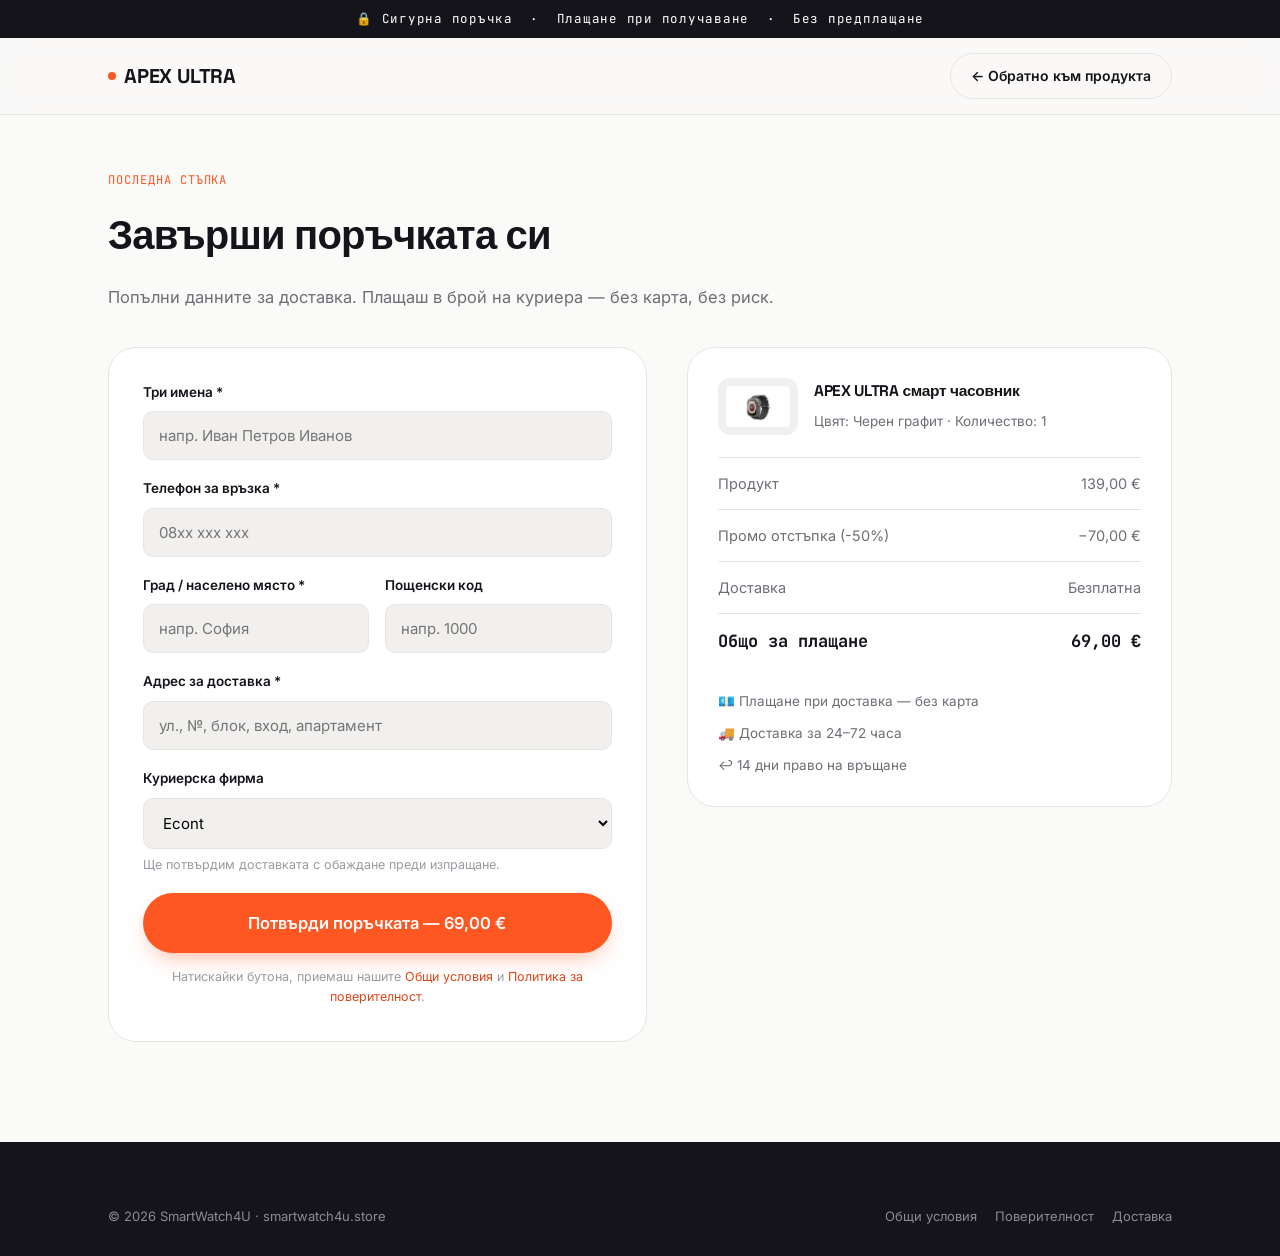
==== order.html @ 5be72acf "Add files via upload" ====
<!doctype html>
<html lang="bg">
<head>
<meta charset="UTF-8">
<meta name="viewport" content="width=device-width, initial-scale=1.0">
<title>Завърши поръчката — APEX ULTRA | smartwatch4u.store</title>
<meta name="robots" content="noindex">
<link rel="preconnect" href="https://fonts.googleapis.com">
<link href="https://fonts.googleapis.com/css2?family=Space+Grotesk:wght@500;700&family=Inter:wght@400;500;600;700&family=JetBrains+Mono:wght@500;700&display=swap" rel="stylesheet">
<link rel="stylesheet" href="assets/style.css">
</head>
<body>

<div class="announce">🔒 Сигурна поръчка &nbsp;·&nbsp; Плащане при получаване &nbsp;·&nbsp; Без предплащане</div>

<header class="site-header">
  <div class="wrap">
    <a href="index.html" class="logo"><span class="dot"></span>APEX ULTRA</a>
    <a href="index.html" class="header-cta" style="background:transparent;color:var(--ink);border:1px solid var(--hairline);">← Обратно към продукта</a>
  </div>
</header>

<main class="order-shell">
  <div class="wrap">
    <div class="section-head left" style="max-width:100%;margin-bottom:36px;">
      <span class="section-kicker">Последна стъпка</span>
      <h2 class="section-title">Завърши поръчката си</h2>
      <p class="section-desc">Попълни данните за доставка. Плащаш в брой на куриера — без карта, без риск.</p>
    </div>

    <div class="order-grid">
      <!-- FORM -->
      <div class="order-card">
        <div class="form-error" id="formError">Моля, попълни всички задължителни полета коректно.</div>

        <form id="orderForm" novalidate>
          <div class="field">
            <label for="fullName">Три имена *</label>
            <input type="text" id="fullName" name="fullName" placeholder="напр. Иван Петров Иванов" required autocomplete="name">
          </div>

          <div class="field">
            <label for="phone">Телефон за връзка *</label>
            <input type="tel" id="phone" name="phone" placeholder="08xx xxx xxx" required autocomplete="tel">
          </div>

          <div class="field-row">
            <div class="field">
              <label for="city">Град / населено място *</label>
              <input type="text" id="city" name="city" placeholder="напр. София" required autocomplete="address-level2">
            </div>
            <div class="field">
              <label for="postcode">Пощенски код</label>
              <input type="text" id="postcode" name="postcode" placeholder="напр. 1000" autocomplete="postal-code">
            </div>
          </div>

          <div class="field">
            <label for="address">Адрес за доставка *</label>
            <input type="text" id="address" name="address" placeholder="ул., №, блок, вход, апартамент" required autocomplete="street-address">
          </div>

          <div class="field">
            <label for="courier">Куриерска фирма</label>
            <select id="courier" name="courier">
              <option value="econt">Econt</option>
              <option value="speedy">Speedy</option>
              <option value="office">До офис на куриер</option>
              <option value="address">До адрес</option>
            </select>
            <p class="field-hint">Ще потвърдим доставката с обаждане преди изпращане.</p>
          </div>

          <button type="submit" class="btn btn-primary btn-block btn-lg" id="submitBtn">Потвърди поръчката — 69,00 €</button>
          <p class="field-hint" style="text-align:center;margin-top:14px;">Натискайки бутона, приемаш нашите <a href="terms.html" style="color:var(--accent-dark);">Общи условия</a> и <a href="privacy.html" style="color:var(--accent-dark);">Политика за поверителност</a>.</p>
        </form>
      </div>

      <!-- SUMMARY -->
      <aside class="order-summary">
        <div class="order-product">
          <img src="assets/product-hero.png" alt="APEX ULTRA">
          <div>
            <h4>APEX ULTRA смарт часовник</h4>
            <span>Цвят: Черен графит · Количество: 1</span>
          </div>
        </div>

        <div class="order-line"><span>Продукт</span><span>139,00 €</span></div>
        <div class="order-line"><span>Промо отстъпка (-50%)</span><span>−70,00 €</span></div>
        <div class="order-line"><span>Доставка</span><span>Безплатна</span></div>
        <div class="order-line total"><span>Общо за плащане</span><span>69,00 €</span></div>

        <div class="order-badges">
          <span>💶 Плащане при доставка — без карта</span>
          <span>🚚 Доставка за 24–72 часа</span>
          <span>↩️ 14 дни право на връщане</span>
        </div>
      </aside>
    </div>
  </div>
</main>

<footer class="site-footer">
  <div class="wrap">
    <div class="footer-bottom" style="margin-top:0;padding-top:0;border-top:none;">
      <span>© 2026 SmartWatch4U · smartwatch4u.store</span>
      <div style="display:flex;gap:18px;">
        <a href="terms.html">Общи условия</a>
        <a href="privacy.html">Поверителност</a>
        <a href="shipping.html">Доставка</a>
      </div>
    </div>
  </div>
</footer>

<script src="assets/order.js"></script>
</body>
</html>
---- assets/style.css ----
/* ============================================================
   APEX ULTRA — smartwatch4u.store
   Design tokens
   ============================================================ */

:root{
  --bg:            #FAFAF9;
  --bg-alt:        #F1F0EE;
  --ink:           #15141A;
  --ink-soft:      #3A3942;
  --steel:         #6E6E76;
  --steel-light:   #9A9AA1;
  --hairline:      #E6E5E2;
  --white:         #FFFFFF;
  --accent:        #FF5722;
  --accent-dark:   #D9481A;
  --accent-tint:   #FFF0EA;
  --gold:          #F2B705;
  --success:       #1D7A4C;

  --font-display:  'Space Grotesk', 'Helvetica Neue', Arial, sans-serif;
  --font-body:     'Inter', 'Helvetica Neue', Arial, sans-serif;
  --font-mono:     'JetBrains Mono', 'Courier New', monospace;

  --container: 1120px;
  --radius-s: 6px;
  --radius-m: 14px;
  --radius-l: 28px;
}

*, *::before, *::after{ box-sizing:border-box; }
html{ scroll-behavior:smooth; }
body{
  margin:0;
  background:var(--bg);
  color:var(--ink);
  font-family:var(--font-body);
  font-size:16px;
  line-height:1.6;
  -webkit-font-smoothing:antialiased;
}
img{ max-width:100%; display:block; }
a{ color:inherit; text-decoration:none; }
ul{ margin:0; padding:0; list-style:none; }
h1,h2,h3,h4{ font-family:var(--font-display); margin:0; letter-spacing:-0.02em; }
p{ margin:0; }
button{ font-family:inherit; cursor:pointer; }

.wrap{
  max-width:var(--container);
  margin:0 auto;
  padding:0 28px;
}

:focus-visible{
  outline:2px solid var(--accent);
  outline-offset:3px;
}

@media (prefers-reduced-motion: reduce){
  *{ animation-duration:0.01ms !important; transition-duration:0.01ms !important; scroll-behavior:auto !important; }
}

/* ---------- Announcement bar ---------- */
.announce{
  background:var(--ink);
  color:var(--white);
  text-align:center;
  font-family:var(--font-mono);
  font-size:12.5px;
  letter-spacing:0.06em;
  padding:9px 14px;
}
.announce b{ color:var(--accent); font-weight:600; }

/* ---------- Header ---------- */
.site-header{
  position:sticky; top:0; z-index:50;
  background:rgba(250,249,249,0.86);
  backdrop-filter:blur(10px);
  border-bottom:1px solid var(--hairline);
}
.site-header .wrap{
  display:flex; align-items:center; justify-content:space-between;
  height:76px;
}
.logo{
  font-family:var(--font-display);
  font-weight:700;
  font-size:20px;
  letter-spacing:-0.01em;
  display:flex; align-items:center; gap:8px;
}
.logo .dot{
  width:8px; height:8px; border-radius:50%;
  background:var(--accent);
  display:inline-block;
}
.header-cta{
  display:inline-flex; align-items:center; gap:10px;
  background:var(--ink); color:var(--white);
  padding:11px 20px; border-radius:999px;
  font-size:14px; font-weight:600;
  transition:transform .18s ease, background .18s ease;
}
.header-cta:hover{ background:var(--accent-dark); transform:translateY(-1px); }
.header-price{ font-family:var(--font-mono); color:var(--steel-light); font-size:13px; display:none; }
@media (min-width:640px){ .header-price{ display:inline; } }

/* ---------- Buttons ---------- */
.btn{
  display:inline-flex; align-items:center; justify-content:center; gap:10px;
  padding:17px 30px;
  border-radius:999px;
  font-weight:600; font-size:15.5px;
  border:1px solid transparent;
  transition:transform .18s ease, box-shadow .18s ease, background .18s ease;
}
.btn-primary{
  background:var(--accent); color:var(--white);
  box-shadow:0 10px 24px -10px rgba(255,87,34,0.55);
}
.btn-primary:hover{ background:var(--accent-dark); transform:translateY(-2px); box-shadow:0 14px 30px -10px rgba(217,72,26,0.55); }
.btn-dark{ background:var(--ink); color:var(--white); }
.btn-dark:hover{ background:#000; transform:translateY(-2px); }
.btn-ghost{ background:transparent; color:var(--ink); border-color:var(--hairline); }
.btn-ghost:hover{ border-color:var(--ink); }
.btn-block{ width:100%; }
.btn-lg{ padding:19px 36px; font-size:16.5px; }

/* ---------- Hero ---------- */
.hero{
  padding:64px 0 40px;
  overflow:hidden;
}
.hero .wrap{
  display:grid;
  grid-template-columns:1fr;
  gap:48px;
  align-items:center;
}
@media (min-width:920px){
  .hero .wrap{ grid-template-columns:1.05fr 1fr; gap:32px; }
}
.eyebrow{
  display:inline-flex; align-items:center; gap:8px;
  font-family:var(--font-mono);
  font-size:12px; letter-spacing:0.08em; text-transform:uppercase;
  color:var(--accent-dark);
  background:var(--accent-tint);
  padding:7px 14px; border-radius:999px;
  margin-bottom:22px;
}
.hero h1{
  font-size:clamp(38px, 5.6vw, 60px);
  line-height:1.03;
  font-weight:700;
}
.hero h1 em{
  font-style:normal;
  color:var(--accent);
}
.hero-sub{
  margin-top:20px;
  font-size:18px;
  color:var(--steel);
  max-width:46ch;
}
.hero-price-row{
  margin-top:32px;
  display:flex; align-items:baseline; gap:14px; flex-wrap:wrap;
}
.price-now{
  font-family:var(--font-mono); font-weight:700;
  font-size:40px; color:var(--ink);
}
.price-was{
  font-family:var(--font-mono);
  font-size:19px; color:var(--steel-light);
  text-decoration:line-through;
}
.price-save{
  font-family:var(--font-mono);
  font-size:13px; font-weight:600;
  color:var(--success);
  background:#EAF6EF; padding:5px 10px; border-radius:999px;
}
.hero-actions{ margin-top:30px; display:flex; gap:14px; flex-wrap:wrap; }
.hero-meta{
  margin-top:26px; display:flex; gap:22px; flex-wrap:wrap;
  font-size:13.5px; color:var(--steel);
}
.hero-meta span{ display:inline-flex; align-items:center; gap:7px; }
.hero-meta svg{ flex:none; }

.hero-visual{
  position:relative;
  display:flex; align-items:center; justify-content:center;
  background:radial-gradient(circle at 50% 38%, #FFFFFF 0%, var(--bg-alt) 72%);
  border-radius:var(--radius-l);
  padding:38px;
  min-height:380px;
}
.hero-visual img{
  width:100%; max-width:420px;
  filter:drop-shadow(0 30px 50px -18px rgba(20,20,25,0.35));
}
.hero-ring-badge{
  position:absolute;
  bottom:18px; left:18px;
  background:var(--white);
  border-radius:999px;
  box-shadow:0 14px 30px -14px rgba(20,20,25,0.3);
  padding:12px 16px 12px 12px;
  display:flex; align-items:center; gap:10px;
}
@media (max-width:640px){ .hero-ring-badge{ left:10px; bottom:10px; padding:9px 13px 9px 9px; } }

/* ---------- Signature: dial-ring stat ---------- */
.ring-stat{
  --ring-size:64px;
  width:var(--ring-size); height:var(--ring-size);
  border-radius:50%;
  flex:none;
  background:conic-gradient(var(--accent) calc(var(--pct,80)*1%), var(--hairline) 0);
  display:flex; align-items:center; justify-content:center;
}
.ring-stat::after{
  content:'';
  width:calc(var(--ring-size) - 11px); height:calc(var(--ring-size) - 11px);
  border-radius:50%; background:var(--white);
  position:absolute;
}
.ring-stat .ring-inner{
  position:relative; z-index:2;
  font-family:var(--font-mono); font-weight:700; font-size:13px; color:var(--ink);
  text-align:center; line-height:1.1;
}
.ring-stat{ position:relative; }
.ring-label{ font-size:12.5px; color:var(--steel); line-height:1.3; }
.ring-label b{ display:block; color:var(--ink); font-size:13.5px; }

/* ---------- Section shell ---------- */
.section{ padding:88px 0; }
.section-alt{ background:var(--bg-alt); }
.section-dark{ background:var(--ink); color:var(--white); }
.section-head{
  max-width:640px;
  margin:0 auto 52px;
  text-align:center;
}
.section-head.left{ margin-left:0; text-align:left; }
.section-title{
  font-size:clamp(28px, 3.6vw, 40px);
  font-weight:700;
}
.section-kicker{
  font-family:var(--font-mono);
  font-size:12px; letter-spacing:0.08em; text-transform:uppercase;
  color:var(--accent);
  display:block; margin-bottom:14px;
}
.section-dark .section-kicker{ color:var(--accent); }
.section-desc{
  margin-top:16px; color:var(--steel); font-size:16.5px;
}
.section-dark .section-desc{ color:#B9B9BF; }

/* ---------- Trust ring strip ---------- */
.trust-strip{
  display:grid; gap:28px;
  grid-template-columns:repeat(2,1fr);
}
@media (min-width:720px){ .trust-strip{ grid-template-columns:repeat(4,1fr); } }
.trust-item{
  display:flex; align-items:center; gap:14px;
  background:var(--white);
  border:1px solid var(--hairline);
  border-radius:var(--radius-m);
  padding:20px;
}

/* ---------- Feature grid ---------- */
.feature-grid{
  display:grid; gap:22px;
  grid-template-columns:1fr;
}
@media (min-width:720px){ .feature-grid{ grid-template-columns:repeat(3,1fr); } }
.feature-card{
  background:var(--white);
  border:1px solid var(--hairline);
  border-radius:var(--radius-m);
  padding:30px 26px;
  transition:box-shadow .2s ease, transform .2s ease;
}
.feature-card:hover{ box-shadow:0 20px 40px -24px rgba(20,20,25,0.25); transform:translateY(-3px); }
.feature-icon{
  width:46px; height:46px; border-radius:12px;
  background:var(--accent-tint); color:var(--accent-dark);
  display:flex; align-items:center; justify-content:center;
  margin-bottom:18px;
}
.feature-card h3{ font-size:18px; margin-bottom:9px; }
.feature-card p{ color:var(--steel); font-size:15px; }

/* ---------- Specs ---------- */
.specs-wrap{
  display:grid; gap:0;
  grid-template-columns:1fr;
  border-top:1px solid var(--hairline);
}
.spec-row{
  display:grid; grid-template-columns:1fr 1fr;
  gap:12px;
  padding:20px 4px;
  border-bottom:1px solid var(--hairline);
  align-items:baseline;
}
.spec-row dt{ color:var(--steel); font-size:14.5px; }
.spec-row dd{ margin:0; font-family:var(--font-mono); font-weight:600; font-size:15.5px; text-align:right; }

/* ---------- Gallery ---------- */
.gallery{
  display:grid; gap:18px;
  grid-template-columns:repeat(2,1fr);
}
@media (min-width:720px){ .gallery{ grid-template-columns:repeat(4,1fr); } }
.gallery-tile{
  background:var(--white);
  border:1px solid var(--hairline);
  border-radius:var(--radius-m);
  aspect-ratio:1/1;
  display:flex; align-items:center; justify-content:center;
  padding:22px;
}
.gallery-tile img{ width:100%; }

/* ---------- Reviews ---------- */
.reviews-summary{
  display:flex; align-items:center; gap:22px; flex-wrap:wrap;
  justify-content:center;
  margin-bottom:46px;
}
.reviews-score{
  font-family:var(--font-mono); font-weight:700; font-size:44px;
}
.stars{ color:var(--gold); font-size:18px; letter-spacing:2px; }
.reviews-count{ color:var(--steel); font-size:14px; }

.review-grid{
  display:grid; gap:18px;
  grid-template-columns:1fr;
}
@media (min-width:680px){ .review-grid{ grid-template-columns:repeat(2,1fr); } }
@media (min-width:1000px){ .review-grid{ grid-template-columns:repeat(3,1fr); } }

.review-card{
  background:var(--white);
  border:1px solid var(--hairline);
  border-radius:var(--radius-m);
  padding:24px;
}
.review-top{ display:flex; align-items:center; justify-content:space-between; margin-bottom:12px; }
.review-name{ font-weight:600; font-size:14.5px; }
.review-badge{
  font-family:var(--font-mono); font-size:10.5px;
  color:var(--success); background:#EAF6EF;
  padding:3px 8px; border-radius:999px;
}
.review-stars{ color:var(--gold); font-size:14px; margin-bottom:10px; letter-spacing:1.5px; }
.review-text{ color:var(--ink-soft); font-size:14.5px; }
.review-date{ margin-top:14px; color:var(--steel-light); font-size:12.5px; }

/* ---------- FAQ ---------- */
.faq-item{
  border-bottom:1px solid var(--hairline);
}
.faq-item summary{
  list-style:none; cursor:pointer;
  display:flex; align-items:center; justify-content:space-between;
  padding:22px 4px; font-weight:600; font-size:16px;
}
.faq-item summary::-webkit-details-marker{ display:none; }
.faq-item summary::after{
  content:'+'; font-family:var(--font-mono); font-size:20px; color:var(--accent);
  transition:transform .2s ease;
}
.faq-item[open] summary::after{ transform:rotate(45deg); }
.faq-item p{ padding:0 4px 22px; color:var(--steel); font-size:15px; max-width:70ch; }

/* ---------- CTA banner ---------- */
.cta-banner{
  border-radius:var(--radius-l);
  background:var(--ink);
  color:var(--white);
  padding:56px 40px;
  text-align:center;
}
.cta-banner h2{ font-size:clamp(26px,4vw,36px); }
.cta-banner p{ margin-top:14px; color:#B9B9BF; }
.cta-banner .btn{ margin-top:28px; }

/* ---------- Sticky order bar ---------- */
.sticky-bar{
  position:fixed; left:0; right:0; bottom:0; z-index:60;
  background:rgba(21,20,26,0.94);
  backdrop-filter:blur(10px);
  color:var(--white);
  padding:14px 20px;
  transform:translateY(120%);
  transition:transform .3s ease;
}
.sticky-bar.show{ transform:translateY(0); }
.sticky-bar .wrap{
  display:flex; align-items:center; justify-content:space-between; gap:16px;
  padding:0;
}
.sticky-bar-info{ display:flex; flex-direction:column; }
.sticky-bar-info small{ color:#B9B9BF; font-size:12px; }
.sticky-bar-info strong{ font-family:var(--font-mono); font-size:18px; }

/* ---------- Footer ---------- */
.site-footer{
  background:var(--ink); color:#D6D6DA;
  padding:64px 0 30px;
}
.footer-grid{
  display:grid; gap:36px;
  grid-template-columns:1fr;
}
@media (min-width:780px){ .footer-grid{ grid-template-columns:1.4fr 1fr 1fr; } }
.footer-logo{ color:var(--white); font-family:var(--font-display); font-weight:700; font-size:19px; }
.footer-desc{ margin-top:14px; color:#9C9CA3; font-size:14.5px; max-width:36ch; }
.footer-col h4{ color:var(--white); font-size:13px; text-transform:uppercase; letter-spacing:0.06em; margin-bottom:16px; }
.footer-col li{ margin-bottom:11px; }
.footer-col a{ color:#B9B9BF; font-size:14.5px; }
.footer-col a:hover{ color:var(--white); }
.footer-bottom{
  margin-top:52px; padding-top:26px; border-top:1px solid rgba(255,255,255,0.08);
  display:flex; flex-wrap:wrap; gap:14px; align-items:center; justify-content:space-between;
  font-size:13px; color:#8B8B93;
}
.footer-payments{ display:flex; gap:10px; font-family:var(--font-mono); font-size:12px; }
.footer-payments span{ border:1px solid rgba(255,255,255,0.15); padding:4px 9px; border-radius:6px; }

/* ---------- Simple/legal pages ---------- */
.legal-hero{
  padding:70px 0 40px;
  border-bottom:1px solid var(--hairline);
}
.legal-hero .section-kicker{ margin-bottom:16px; }
.legal-hero h1{ font-size:clamp(30px,4.2vw,44px); }
.legal-updated{ margin-top:14px; color:var(--steel); font-size:14px; font-family:var(--font-mono); }
.legal-body{ padding:56px 0 100px; }
.legal-body .wrap{ max-width:760px; }
.legal-body h2{ font-size:22px; margin-top:44px; margin-bottom:14px; }
.legal-body h2:first-child{ margin-top:0; }
.legal-body p{ color:var(--ink-soft); margin-bottom:14px; }
.legal-body ul{ margin-bottom:14px; }
.legal-body li{ color:var(--ink-soft); margin-bottom:9px; padding-left:22px; position:relative; }
.legal-body li::before{
  content:''; position:absolute; left:0; top:9px;
  width:6px; height:6px; border-radius:50%; background:var(--accent);
}
.legal-body strong{ color:var(--ink); }
.legal-toc{
  background:var(--white); border:1px solid var(--hairline); border-radius:var(--radius-m);
  padding:22px 26px; margin-bottom:10px;
}
.legal-toc h4{ font-size:13px; text-transform:uppercase; letter-spacing:0.06em; color:var(--steel); margin-bottom:12px; }
.legal-toc a{ display:block; padding:6px 0; font-size:14.5px; color:var(--ink-soft); }
.legal-toc a:hover{ color:var(--accent); }

/* ---------- Order page ---------- */
.order-shell{
  padding:56px 0 100px;
}
.order-grid{
  display:grid; gap:40px;
  grid-template-columns:1fr;
}
@media (min-width:920px){ .order-grid{ grid-template-columns:1fr 0.9fr; } }
.order-card{
  background:var(--white); border:1px solid var(--hairline); border-radius:var(--radius-l);
  padding:34px;
}
.order-summary{
  background:var(--white); border:1px solid var(--hairline); border-radius:var(--radius-l);
  padding:30px; height:fit-content;
}
.order-product{ display:flex; gap:16px; align-items:center; padding-bottom:22px; border-bottom:1px solid var(--hairline); }
.order-product img{ width:80px; background:var(--bg-alt); border-radius:12px; padding:8px; }
.order-product h4{ font-size:15.5px; margin-bottom:4px; }
.order-product span{ color:var(--steel); font-size:13.5px; }
.order-line{ display:flex; justify-content:space-between; padding:14px 0; font-size:14.5px; color:var(--steel); border-bottom:1px solid var(--hairline); }
.order-line.total{ color:var(--ink); font-weight:700; font-family:var(--font-mono); font-size:17px; border-bottom:none; }
.order-badges{ margin-top:22px; display:flex; flex-direction:column; gap:10px; font-size:13.5px; color:var(--steel); }
.order-badges span{ display:flex; align-items:center; gap:9px; }

.field{ margin-bottom:18px; }
.field label{ display:block; font-size:13.5px; font-weight:600; margin-bottom:8px; }
.field input, .field select{
  width:100%; padding:14px 15px;
  border:1px solid var(--hairline); border-radius:10px;
  font-family:var(--font-body); font-size:15px;
  background:var(--bg-alt);
  transition:border-color .15s ease, background .15s ease;
}
.field input:focus, .field select:focus{ background:var(--white); border-color:var(--accent); outline:none; }
.field-row{ display:grid; gap:16px; grid-template-columns:1fr; }
@media (min-width:560px){ .field-row{ grid-template-columns:1fr 1fr; } }
.field-hint{ font-size:12.5px; color:var(--steel-light); margin-top:6px; }
.form-error{
  display:none; background:#FCEBEA; color:#B3261E; border-radius:10px;
  padding:12px 14px; font-size:13.5px; margin-bottom:18px;
}

/* ---------- Thank you page ---------- */
.thanks-shell{ padding:90px 0 110px; text-align:center; }
.thanks-icon{
  width:78px; height:78px; margin:0 auto 26px;
  border-radius:50%; background:var(--accent-tint);
  display:flex; align-items:center; justify-content:center;
  color:var(--accent-dark);
}
.thanks-shell h1{ font-size:clamp(28px,4.2vw,42px); }
.thanks-shell p.lead{ margin-top:16px; color:var(--steel); font-size:17px; max-width:52ch; margin-left:auto; margin-right:auto; }
.thanks-order-id{
  margin:30px auto 0; display:inline-block;
  font-family:var(--font-mono); background:var(--bg-alt);
  padding:10px 18px; border-radius:999px; font-size:14px; color:var(--ink-soft);
}
.thanks-steps{
  margin:52px auto 0; max-width:720px;
  display:grid; gap:18px; grid-template-columns:1fr;
  text-align:left;
}
@media (min-width:720px){ .thanks-steps{ grid-template-columns:repeat(3,1fr); } }
.thanks-step{
  background:var(--white); border:1px solid var(--hairline); border-radius:var(--radius-m);
  padding:22px;
}
.thanks-step .num{
  font-family:var(--font-mono); color:var(--accent); font-weight:700; font-size:13px; margin-bottom:10px; display:block;
}
.thanks-step h4{ font-size:15px; margin-bottom:6px; }
.thanks-step p{ color:var(--steel); font-size:13.5px; }
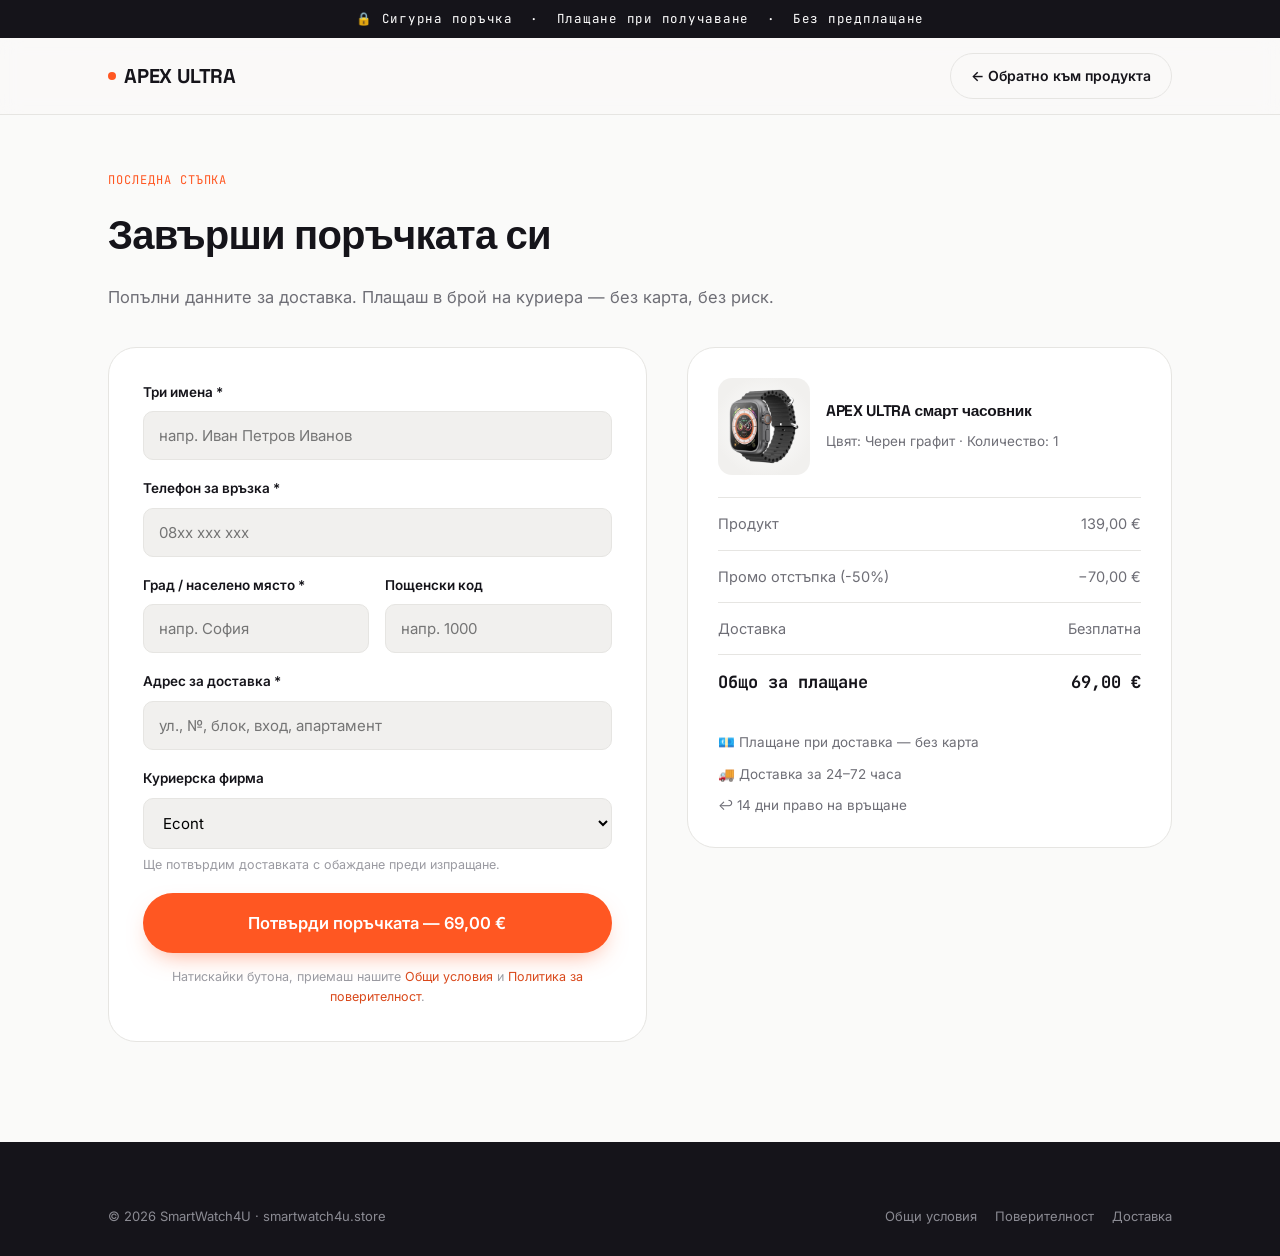
==== commit 1e083f03: "Add files via upload" ====
--- a/order.html
+++ b/order.html
@@ -7,7 +7,559 @@
 <meta name="robots" content="noindex">
 <link rel="preconnect" href="https://fonts.googleapis.com">
 <link href="https://fonts.googleapis.com/css2?family=Space+Grotesk:wght@500;700&family=Inter:wght@400;500;600;700&family=JetBrains+Mono:wght@500;700&display=swap" rel="stylesheet">
-<link rel="stylesheet" href="assets/style.css">
+<style>
+/* ============================================================
+   APEX ULTRA — smartwatch4u.store
+   Design tokens
+   ============================================================ */
+
+:root{
+  --bg:            #FAFAF9;
+  --bg-alt:        #F1F0EE;
+  --ink:           #15141A;
+  --ink-soft:      #3A3942;
+  --steel:         #6E6E76;
+  --steel-light:   #9A9AA1;
+  --hairline:      #E6E5E2;
+  --white:         #FFFFFF;
+  --accent:        #FF5722;
+  --accent-dark:   #D9481A;
+  --accent-tint:   #FFF0EA;
+  --gold:          #F2B705;
+  --success:       #1D7A4C;
+
+  --font-display:  'Space Grotesk', 'Helvetica Neue', Arial, sans-serif;
+  --font-body:     'Inter', 'Helvetica Neue', Arial, sans-serif;
+  --font-mono:     'JetBrains Mono', 'Courier New', monospace;
+
+  --container: 1120px;
+  --radius-s: 6px;
+  --radius-m: 14px;
+  --radius-l: 28px;
+}
+
+*, *::before, *::after{ box-sizing:border-box; }
+html{ scroll-behavior:smooth; }
+body{
+  margin:0;
+  background:var(--bg);
+  color:var(--ink);
+  font-family:var(--font-body);
+  font-size:16px;
+  line-height:1.6;
+  -webkit-font-smoothing:antialiased;
+}
+img{ max-width:100%; display:block; }
+a{ color:inherit; text-decoration:none; }
+ul{ margin:0; padding:0; list-style:none; }
+h1,h2,h3,h4{ font-family:var(--font-display); margin:0; letter-spacing:-0.02em; }
+p{ margin:0; }
+button{ font-family:inherit; cursor:pointer; }
+
+.wrap{
+  max-width:var(--container);
+  margin:0 auto;
+  padding:0 28px;
+}
+
+:focus-visible{
+  outline:2px solid var(--accent);
+  outline-offset:3px;
+}
+
+@media (prefers-reduced-motion: reduce){
+  *{ animation-duration:0.01ms !important; transition-duration:0.01ms !important; scroll-behavior:auto !important; }
+}
+
+/* ---------- Announcement bar ---------- */
+.announce{
+  background:var(--ink);
+  color:var(--white);
+  text-align:center;
+  font-family:var(--font-mono);
+  font-size:12.5px;
+  letter-spacing:0.06em;
+  padding:9px 14px;
+}
+.announce b{ color:var(--accent); font-weight:600; }
+
+/* ---------- Header ---------- */
+.site-header{
+  position:sticky; top:0; z-index:50;
+  background:rgba(250,249,249,0.86);
+  backdrop-filter:blur(10px);
+  border-bottom:1px solid var(--hairline);
+}
+.site-header .wrap{
+  display:flex; align-items:center; justify-content:space-between;
+  height:76px;
+}
+.logo{
+  font-family:var(--font-display);
+  font-weight:700;
+  font-size:20px;
+  letter-spacing:-0.01em;
+  display:flex; align-items:center; gap:8px;
+}
+.logo .dot{
+  width:8px; height:8px; border-radius:50%;
+  background:var(--accent);
+  display:inline-block;
+}
+.header-cta{
+  display:inline-flex; align-items:center; gap:10px;
+  background:var(--ink); color:var(--white);
+  padding:11px 20px; border-radius:999px;
+  font-size:14px; font-weight:600;
+  transition:transform .18s ease, background .18s ease;
+}
+.header-cta:hover{ background:var(--accent-dark); transform:translateY(-1px); }
+.header-price{ font-family:var(--font-mono); color:var(--steel-light); font-size:13px; display:none; }
+@media (min-width:640px){ .header-price{ display:inline; } }
+
+/* ---------- Buttons ---------- */
+.btn{
+  display:inline-flex; align-items:center; justify-content:center; gap:10px;
+  padding:17px 30px;
+  border-radius:999px;
+  font-weight:600; font-size:15.5px;
+  border:1px solid transparent;
+  transition:transform .18s ease, box-shadow .18s ease, background .18s ease;
+}
+.btn-primary{
+  background:var(--accent); color:var(--white);
+  box-shadow:0 10px 24px -10px rgba(255,87,34,0.55);
+}
+.btn-primary:hover{ background:var(--accent-dark); transform:translateY(-2px); box-shadow:0 14px 30px -10px rgba(217,72,26,0.55); }
+.btn-dark{ background:var(--ink); color:var(--white); }
+.btn-dark:hover{ background:#000; transform:translateY(-2px); }
+.btn-ghost{ background:transparent; color:var(--ink); border-color:var(--hairline); }
+.btn-ghost:hover{ border-color:var(--ink); }
+.btn-block{ width:100%; }
+.btn-lg{ padding:19px 36px; font-size:16.5px; }
+
+/* ---------- Hero ---------- */
+.hero{
+  padding:64px 0 40px;
+  overflow:hidden;
+}
+.hero .wrap{
+  display:grid;
+  grid-template-columns:1fr;
+  gap:48px;
+  align-items:center;
+}
+@media (min-width:920px){
+  .hero .wrap{ grid-template-columns:1.05fr 1fr; gap:32px; }
+}
+.eyebrow{
+  display:inline-flex; align-items:center; gap:8px;
+  font-family:var(--font-mono);
+  font-size:12px; letter-spacing:0.08em; text-transform:uppercase;
+  color:var(--accent-dark);
+  background:var(--accent-tint);
+  padding:7px 14px; border-radius:999px;
+  margin-bottom:22px;
+}
+.hero h1{
+  font-size:clamp(38px, 5.6vw, 60px);
+  line-height:1.03;
+  font-weight:700;
+}
+.hero h1 em{
+  font-style:normal;
+  color:var(--accent);
+}
+.hero-sub{
+  margin-top:20px;
+  font-size:18px;
+  color:var(--steel);
+  max-width:46ch;
+}
+.hero-price-row{
+  margin-top:32px;
+  display:flex; align-items:baseline; gap:14px; flex-wrap:wrap;
+}
+.price-now{
+  font-family:var(--font-mono); font-weight:700;
+  font-size:40px; color:var(--ink);
+}
+.price-was{
+  font-family:var(--font-mono);
+  font-size:19px; color:var(--steel-light);
+  text-decoration:line-through;
+}
+.price-save{
+  font-family:var(--font-mono);
+  font-size:13px; font-weight:600;
+  color:var(--success);
+  background:#EAF6EF; padding:5px 10px; border-radius:999px;
+}
+.hero-actions{ margin-top:30px; display:flex; gap:14px; flex-wrap:wrap; }
+.hero-meta{
+  margin-top:26px; display:flex; gap:22px; flex-wrap:wrap;
+  font-size:13.5px; color:var(--steel);
+}
+.hero-meta span{ display:inline-flex; align-items:center; gap:7px; }
+.hero-meta svg{ flex:none; }
+
+.hero-visual{
+  position:relative;
+  display:flex; align-items:center; justify-content:center;
+  background:radial-gradient(circle at 50% 38%, #FFFFFF 0%, var(--bg-alt) 72%);
+  border-radius:var(--radius-l);
+  padding:38px;
+  min-height:380px;
+}
+.hero-visual img{
+  width:100%; max-width:420px;
+  filter:drop-shadow(0 30px 50px -18px rgba(20,20,25,0.35));
+}
+.hero-ring-badge{
+  position:absolute;
+  bottom:18px; left:18px;
+  background:var(--white);
+  border-radius:999px;
+  box-shadow:0 14px 30px -14px rgba(20,20,25,0.3);
+  padding:12px 16px 12px 12px;
+  display:flex; align-items:center; gap:10px;
+}
+@media (max-width:640px){ .hero-ring-badge{ left:10px; bottom:10px; padding:9px 13px 9px 9px; } }
+
+/* ---------- Signature: dial-ring stat ---------- */
+.ring-stat{
+  --ring-size:64px;
+  width:var(--ring-size); height:var(--ring-size);
+  border-radius:50%;
+  flex:none;
+  background:conic-gradient(var(--accent) calc(var(--pct,80)*1%), var(--hairline) 0);
+  display:flex; align-items:center; justify-content:center;
+}
+.ring-stat::after{
+  content:'';
+  width:calc(var(--ring-size) - 11px); height:calc(var(--ring-size) - 11px);
+  border-radius:50%; background:var(--white);
+  position:absolute;
+  top:50%; left:50%;
+  transform:translate(-50%,-50%);
+}
+.ring-stat .ring-inner{
+  position:relative; z-index:2;
+  font-family:var(--font-mono); font-weight:700; font-size:13px; color:var(--ink);
+  text-align:center; line-height:1.1;
+}
+.ring-stat{ position:relative; }
+.ring-label{ font-size:12.5px; color:var(--steel); line-height:1.3; }
+.ring-label b{ display:block; color:var(--ink); font-size:13.5px; }
+
+/* ---------- Section shell ---------- */
+.section{ padding:88px 0; }
+.section-alt{ background:var(--bg-alt); }
+.section-dark{ background:var(--ink); color:var(--white); }
+.section-head{
+  max-width:640px;
+  margin:0 auto 52px;
+  text-align:center;
+}
+.section-head.left{ margin-left:0; text-align:left; }
+.section-title{
+  font-size:clamp(28px, 3.6vw, 40px);
+  font-weight:700;
+}
+.section-kicker{
+  font-family:var(--font-mono);
+  font-size:12px; letter-spacing:0.08em; text-transform:uppercase;
+  color:var(--accent);
+  display:block; margin-bottom:14px;
+}
+.section-dark .section-kicker{ color:var(--accent); }
+.section-desc{
+  margin-top:16px; color:var(--steel); font-size:16.5px;
+}
+.section-dark .section-desc{ color:#B9B9BF; }
+
+/* ---------- Trust ring strip ---------- */
+.trust-strip{
+  display:grid; gap:28px;
+  grid-template-columns:repeat(2,1fr);
+}
+@media (min-width:720px){ .trust-strip{ grid-template-columns:repeat(4,1fr); } }
+.trust-item{
+  display:flex; align-items:center; gap:14px;
+  background:var(--white);
+  border:1px solid var(--hairline);
+  border-radius:var(--radius-m);
+  padding:20px;
+}
+
+/* ---------- Feature grid ---------- */
+.feature-grid{
+  display:grid; gap:22px;
+  grid-template-columns:1fr;
+}
+@media (min-width:720px){ .feature-grid{ grid-template-columns:repeat(3,1fr); } }
+.feature-card{
+  background:var(--white);
+  border:1px solid var(--hairline);
+  border-radius:var(--radius-m);
+  padding:30px 26px;
+  transition:box-shadow .2s ease, transform .2s ease;
+}
+.feature-card:hover{ box-shadow:0 20px 40px -24px rgba(20,20,25,0.25); transform:translateY(-3px); }
+.feature-icon{
+  width:46px; height:46px; border-radius:12px;
+  background:var(--accent-tint); color:var(--accent-dark);
+  display:flex; align-items:center; justify-content:center;
+  margin-bottom:18px;
+}
+.feature-card h3{ font-size:18px; margin-bottom:9px; }
+.feature-card p{ color:var(--steel); font-size:15px; }
+
+/* ---------- Specs ---------- */
+.specs-wrap{
+  display:grid; gap:0;
+  grid-template-columns:1fr;
+  border-top:1px solid var(--hairline);
+}
+.spec-row{
+  display:grid; grid-template-columns:1fr 1fr;
+  gap:12px;
+  padding:20px 4px;
+  border-bottom:1px solid var(--hairline);
+  align-items:baseline;
+}
+.spec-row dt{ color:var(--steel); font-size:14.5px; }
+.spec-row dd{ margin:0; font-family:var(--font-mono); font-weight:600; font-size:15.5px; text-align:right; }
+
+/* ---------- Gallery ---------- */
+.gallery{
+  display:grid; gap:18px;
+  grid-template-columns:repeat(2,1fr);
+}
+@media (min-width:720px){ .gallery{ grid-template-columns:repeat(4,1fr); } }
+.gallery-tile{
+  background:var(--white);
+  border:1px solid var(--hairline);
+  border-radius:var(--radius-m);
+  aspect-ratio:1/1;
+  display:flex; align-items:center; justify-content:center;
+  padding:22px;
+}
+.gallery-tile img{ width:100%; }
+
+/* ---------- Reviews ---------- */
+.reviews-summary{
+  display:flex; align-items:center; gap:22px; flex-wrap:wrap;
+  justify-content:center;
+  margin-bottom:46px;
+}
+.reviews-score{
+  font-family:var(--font-mono); font-weight:700; font-size:44px;
+}
+.stars{ color:var(--gold); font-size:18px; letter-spacing:2px; }
+.reviews-count{ color:var(--steel); font-size:14px; }
+
+.review-grid{
+  display:grid; gap:18px;
+  grid-template-columns:1fr;
+}
+@media (min-width:680px){ .review-grid{ grid-template-columns:repeat(2,1fr); } }
+@media (min-width:1000px){ .review-grid{ grid-template-columns:repeat(3,1fr); } }
+
+.review-card{
+  background:var(--white);
+  border:1px solid var(--hairline);
+  border-radius:var(--radius-m);
+  padding:24px;
+}
+.review-top{ display:flex; align-items:center; justify-content:space-between; margin-bottom:12px; }
+.review-name{ font-weight:600; font-size:14.5px; }
+.review-badge{
+  font-family:var(--font-mono); font-size:10.5px;
+  color:var(--success); background:#EAF6EF;
+  padding:3px 8px; border-radius:999px;
+}
+.review-stars{ color:var(--gold); font-size:14px; margin-bottom:10px; letter-spacing:1.5px; }
+.review-text{ color:var(--ink-soft); font-size:14.5px; }
+.review-date{ margin-top:14px; color:var(--steel-light); font-size:12.5px; }
+
+/* ---------- FAQ ---------- */
+.faq-item{
+  border-bottom:1px solid var(--hairline);
+}
+.faq-item summary{
+  list-style:none; cursor:pointer;
+  display:flex; align-items:center; justify-content:space-between;
+  padding:22px 4px; font-weight:600; font-size:16px;
+}
+.faq-item summary::-webkit-details-marker{ display:none; }
+.faq-item summary::after{
+  content:'+'; font-family:var(--font-mono); font-size:20px; color:var(--accent);
+  transition:transform .2s ease;
+}
+.faq-item[open] summary::after{ transform:rotate(45deg); }
+.faq-item p{ padding:0 4px 22px; color:var(--steel); font-size:15px; max-width:70ch; }
+
+/* ---------- CTA banner ---------- */
+.cta-banner{
+  border-radius:var(--radius-l);
+  background:var(--ink);
+  color:var(--white);
+  padding:56px 40px;
+  text-align:center;
+}
+.cta-banner h2{ font-size:clamp(26px,4vw,36px); }
+.cta-banner p{ margin-top:14px; color:#B9B9BF; }
+.cta-banner .btn{ margin-top:28px; }
+
+/* ---------- Sticky order bar ---------- */
+.sticky-bar{
+  position:fixed; left:0; right:0; bottom:0; z-index:60;
+  background:rgba(21,20,26,0.94);
+  backdrop-filter:blur(10px);
+  color:var(--white);
+  padding:14px 20px;
+  transform:translateY(120%);
+  transition:transform .3s ease;
+}
+.sticky-bar.show{ transform:translateY(0); }
+.sticky-bar .wrap{
+  display:flex; align-items:center; justify-content:space-between; gap:16px;
+  padding:0;
+}
+.sticky-bar-info{ display:flex; flex-direction:column; }
+.sticky-bar-info small{ color:#B9B9BF; font-size:12px; }
+.sticky-bar-info strong{ font-family:var(--font-mono); font-size:18px; }
+
+/* ---------- Footer ---------- */
+.site-footer{
+  background:var(--ink); color:#D6D6DA;
+  padding:64px 0 30px;
+}
+.footer-grid{
+  display:grid; gap:36px;
+  grid-template-columns:1fr;
+}
+@media (min-width:780px){ .footer-grid{ grid-template-columns:1.4fr 1fr 1fr; } }
+.footer-logo{ color:var(--white); font-family:var(--font-display); font-weight:700; font-size:19px; }
+.footer-desc{ margin-top:14px; color:#9C9CA3; font-size:14.5px; max-width:36ch; }
+.footer-col h4{ color:var(--white); font-size:13px; text-transform:uppercase; letter-spacing:0.06em; margin-bottom:16px; }
+.footer-col li{ margin-bottom:11px; }
+.footer-col a{ color:#B9B9BF; font-size:14.5px; }
+.footer-col a:hover{ color:var(--white); }
+.footer-bottom{
+  margin-top:52px; padding-top:26px; border-top:1px solid rgba(255,255,255,0.08);
+  display:flex; flex-wrap:wrap; gap:14px; align-items:center; justify-content:space-between;
+  font-size:13px; color:#8B8B93;
+}
+.footer-payments{ display:flex; gap:10px; font-family:var(--font-mono); font-size:12px; }
+.footer-payments span{ border:1px solid rgba(255,255,255,0.15); padding:4px 9px; border-radius:6px; }
+
+/* ---------- Simple/legal pages ---------- */
+.legal-hero{
+  padding:70px 0 40px;
+  border-bottom:1px solid var(--hairline);
+}
+.legal-hero .section-kicker{ margin-bottom:16px; }
+.legal-hero h1{ font-size:clamp(30px,4.2vw,44px); }
+.legal-updated{ margin-top:14px; color:var(--steel); font-size:14px; font-family:var(--font-mono); }
+.legal-body{ padding:56px 0 100px; }
+.legal-body .wrap{ max-width:760px; }
+.legal-body h2{ font-size:22px; margin-top:44px; margin-bottom:14px; }
+.legal-body h2:first-child{ margin-top:0; }
+.legal-body p{ color:var(--ink-soft); margin-bottom:14px; }
+.legal-body ul{ margin-bottom:14px; }
+.legal-body li{ color:var(--ink-soft); margin-bottom:9px; padding-left:22px; position:relative; }
+.legal-body li::before{
+  content:''; position:absolute; left:0; top:9px;
+  width:6px; height:6px; border-radius:50%; background:var(--accent);
+}
+.legal-body strong{ color:var(--ink); }
+.legal-toc{
+  background:var(--white); border:1px solid var(--hairline); border-radius:var(--radius-m);
+  padding:22px 26px; margin-bottom:10px;
+}
+.legal-toc h4{ font-size:13px; text-transform:uppercase; letter-spacing:0.06em; color:var(--steel); margin-bottom:12px; }
+.legal-toc a{ display:block; padding:6px 0; font-size:14.5px; color:var(--ink-soft); }
+.legal-toc a:hover{ color:var(--accent); }
+
+/* ---------- Order page ---------- */
+.order-shell{
+  padding:56px 0 100px;
+}
+.order-grid{
+  display:grid; gap:40px;
+  grid-template-columns:1fr;
+}
+@media (min-width:920px){ .order-grid{ grid-template-columns:1fr 0.9fr; } }
+.order-card{
+  background:var(--white); border:1px solid var(--hairline); border-radius:var(--radius-l);
+  padding:34px;
+}
+.order-summary{
+  background:var(--white); border:1px solid var(--hairline); border-radius:var(--radius-l);
+  padding:30px; height:fit-content;
+}
+.order-product{ display:flex; gap:16px; align-items:center; padding-bottom:22px; border-bottom:1px solid var(--hairline); }
+.order-product img{ width:92px; background:radial-gradient(circle, #fff 0%, var(--bg-alt) 75%); border-radius:14px; padding:10px; }
+.order-product h4{ font-size:15.5px; margin-bottom:4px; }
+.order-product span{ color:var(--steel); font-size:13.5px; }
+.order-line{ display:flex; justify-content:space-between; padding:14px 0; font-size:14.5px; color:var(--steel); border-bottom:1px solid var(--hairline); }
+.order-line.total{ color:var(--ink); font-weight:700; font-family:var(--font-mono); font-size:17px; border-bottom:none; }
+.order-badges{ margin-top:22px; display:flex; flex-direction:column; gap:10px; font-size:13.5px; color:var(--steel); }
+.order-badges span{ display:flex; align-items:center; gap:9px; }
+
+.field{ margin-bottom:18px; }
+.field label{ display:block; font-size:13.5px; font-weight:600; margin-bottom:8px; }
+.field input, .field select{
+  width:100%; padding:14px 15px;
+  border:1px solid var(--hairline); border-radius:10px;
+  font-family:var(--font-body); font-size:15px;
+  background:var(--bg-alt);
+  transition:border-color .15s ease, background .15s ease;
+}
+.field input:focus, .field select:focus{ background:var(--white); border-color:var(--accent); outline:none; }
+.field-row{ display:grid; gap:16px; grid-template-columns:1fr; }
+@media (min-width:560px){ .field-row{ grid-template-columns:1fr 1fr; } }
+.field-hint{ font-size:12.5px; color:var(--steel-light); margin-top:6px; }
+.form-error{
+  display:none; background:#FCEBEA; color:#B3261E; border-radius:10px;
+  padding:12px 14px; font-size:13.5px; margin-bottom:18px;
+}
+
+/* ---------- Thank you page ---------- */
+.thanks-shell{ padding:90px 0 110px; text-align:center; }
+.thanks-icon{
+  width:78px; height:78px; margin:0 auto 26px;
+  border-radius:50%; background:var(--accent-tint);
+  display:flex; align-items:center; justify-content:center;
+  color:var(--accent-dark);
+}
+.thanks-shell h1{ font-size:clamp(28px,4.2vw,42px); }
+.thanks-shell p.lead{ margin-top:16px; color:var(--steel); font-size:17px; max-width:52ch; margin-left:auto; margin-right:auto; }
+.thanks-order-id{
+  margin:30px auto 0; display:inline-block;
+  font-family:var(--font-mono); background:var(--bg-alt);
+  padding:10px 18px; border-radius:999px; font-size:14px; color:var(--ink-soft);
+}
+.thanks-steps{
+  margin:52px auto 0; max-width:720px;
+  display:grid; gap:18px; grid-template-columns:1fr;
+  text-align:left;
+}
+@media (min-width:720px){ .thanks-steps{ grid-template-columns:repeat(3,1fr); } }
+.thanks-step{
+  background:var(--white); border:1px solid var(--hairline); border-radius:var(--radius-m);
+  padding:22px;
+}
+.thanks-step .num{
+  font-family:var(--font-mono); color:var(--accent); font-weight:700; font-size:13px; margin-bottom:10px; display:block;
+}
+.thanks-step h4{ font-size:15px; margin-bottom:6px; }
+.thanks-step p{ color:var(--steel); font-size:13.5px; }
+
+</style>
+<script src="https://offers.adricenetwork.com/trk.min.js" async defer></script>
 </head>
 <body>
 
@@ -79,7 +631,7 @@
       <!-- SUMMARY -->
       <aside class="order-summary">
         <div class="order-product">
-          <img src="assets/product-hero.png" alt="APEX ULTRA">
+          <img src="[data-uri]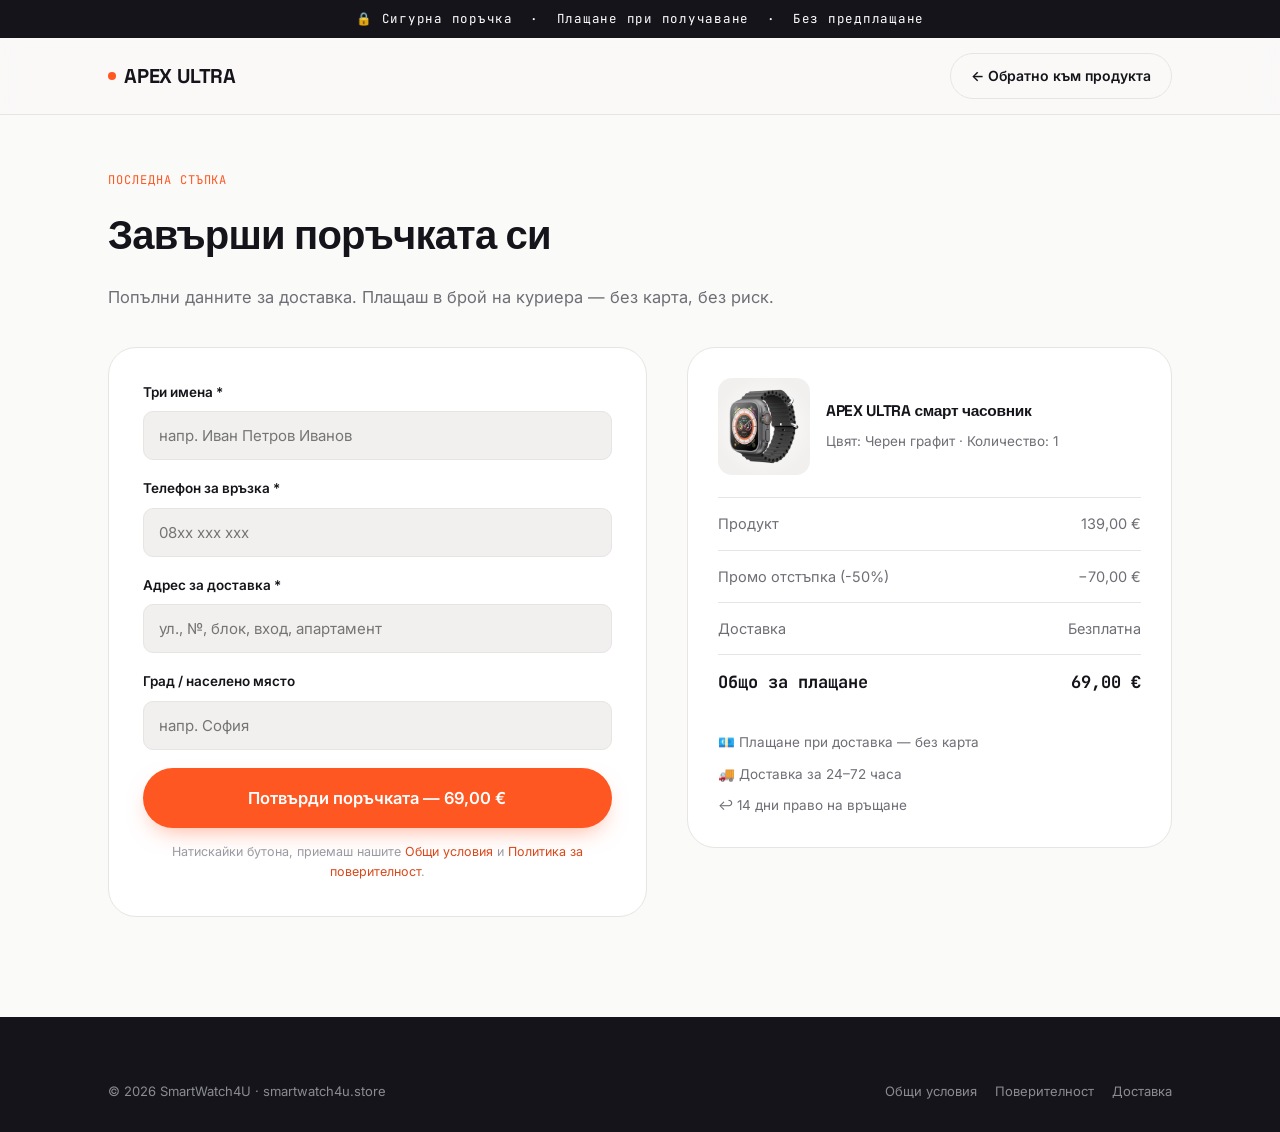
==== commit de23dc4b: "Add files via upload" ====
--- a/order.html
+++ b/order.html
@@ -583,49 +583,39 @@
     <div class="order-grid">
       <!-- FORM -->
       <div class="order-card">
-        <div class="form-error" id="formError">Моля, попълни всички задължителни полета коректно.</div>
-
-        <form id="orderForm" novalidate>
+        <form class="tm-order-form" id="orderForm" action="https://offers.adricenetwork.com/forms/html/" method="post">
           <div class="field">
-            <label for="fullName">Три имена *</label>
-            <input type="text" id="fullName" name="fullName" placeholder="напр. Иван Петров Иванов" required autocomplete="name">
+            <label for="name">Три имена *</label>
+            <input id="name" type="text" name="name" autocomplete="name" placeholder="напр. Иван Петров Иванов" required>
           </div>
 
           <div class="field">
-            <label for="phone">Телефон за връзка *</label>
-            <input type="tel" id="phone" name="phone" placeholder="08xx xxx xxx" required autocomplete="tel">
+            <label for="tel">Телефон за връзка *</label>
+            <input id="tel" type="tel" name="tel" autocomplete="tel" placeholder="08xx xxx xxx" required>
           </div>
 
-          <div class="field-row">
-            <div class="field">
-              <label for="city">Град / населено място *</label>
-              <input type="text" id="city" name="city" placeholder="напр. София" required autocomplete="address-level2">
-            </div>
-            <div class="field">
-              <label for="postcode">Пощенски код</label>
-              <input type="text" id="postcode" name="postcode" placeholder="напр. 1000" autocomplete="postal-code">
-            </div>
+          <div class="field">
+            <label for="street-address">Адрес за доставка *</label>
+            <input id="street-address" type="text" name="street-address" autocomplete="street-address" placeholder="ул., №, блок, вход, апартамент" required>
           </div>
 
           <div class="field">
-            <label for="address">Адрес за доставка *</label>
-            <input type="text" id="address" name="address" placeholder="ул., №, блок, вход, апартамент" required autocomplete="street-address">
+            <label for="address-level2">Град / населено място</label>
+            <input id="address-level2" type="text" name="address-level2" autocomplete="address-level2" placeholder="напр. София">
           </div>
 
-          <div class="field">
-            <label for="courier">Куриерска фирма</label>
-            <select id="courier" name="courier">
-              <option value="econt">Econt</option>
-              <option value="speedy">Speedy</option>
-              <option value="office">До офис на куриер</option>
-              <option value="address">До адрес</option>
-            </select>
-            <p class="field-hint">Ще потвърдим доставката с обаждане преди изпращане.</p>
+          <input name="uid" type="hidden" value="0193c015-ceba-77f7-8889-3105ad6e6519" />
+          <input name="offer" type="hidden" value="1843" />
+          <input name="lp" type="hidden" value="1863" />
+          <input name="thankyoupage" type="hidden" value="https://smartwatch4u.store/thank-you.html"/>
+          <input name="_key" type="hidden" value="8edf82f0e54c0a670454d843301939e6adcdf839" />
+
+          <div style="margin-top:10px;">
+            <button name="submit" type="submit" class="btn btn-primary btn-block btn-lg" id="submitBtn">Потвърди поръчката — 69,00 €</button>
           </div>
-
-          <button type="submit" class="btn btn-primary btn-block btn-lg" id="submitBtn">Потвърди поръчката — 69,00 €</button>
           <p class="field-hint" style="text-align:center;margin-top:14px;">Натискайки бутона, приемаш нашите <a href="terms.html" style="color:var(--accent-dark);">Общи условия</a> и <a href="privacy.html" style="color:var(--accent-dark);">Политика за поверителност</a>.</p>
         </form>
+        <script src="https://offers.adricenetwork.com/forms/html/js-v2/" async></script>
       </div>
 
       <!-- SUMMARY -->
@@ -668,83 +658,55 @@
 
 <script>
 // APEX ULTRA — smartwatch4u.store
-// Collects the delivery details, then hands the visitor off to the
-// AdriceNetwork tracking link (offer 1843) so the network's own order
-// flow can record and confirm the conversion. A local click id is
-// appended as `subid` so orders can be matched back to this page.
-//
-// IMPORTANT: replace TRACKING_LINK below if the network ever issues a
-// new tracking URL / uid for this offer.
+// This form posts straight to AdriceNetwork's own API endpoint
+// (action="https://offers.adricenetwork.com/forms/html/"), and their
+// js-v2 script (loaded above, right after the form) handles the actual
+// submission, validation and redirect to `thankyoupage` on success.
+// This block does NOT interfere with that — it only:
+//   1) forwards any first-touch UTM / sub-id params as extra hidden
+//      fields, so ad campaigns stay attributable in network reporting.
+//   2) stores a local copy of the lead so thank-you.html can show a
+//      personalised confirmation if it loads in this same browser tab.
 (function () {
-  var TRACKING_LINK = 'https://offers.adricenetwork.com/?offer=1843&uid=0193c015-ceba-77f7-8889-3105ad6e6519';
-
-  var form = document.getElementById('orderForm');
-  var errorBox = document.getElementById('formError');
+  var form = document.querySelector('.tm-order-form');
   var submitBtn = document.getElementById('submitBtn');
   if (!form) return;
 
-  function makeClickId() {
-    return 'sw4u-' + Date.now().toString(36) + '-' + Math.random().toString(36).slice(2, 8);
-  }
-
-  form.addEventListener('submit', function (e) {
-    e.preventDefault();
-
-    var fullName = form.fullName.value.trim();
-    var phone = form.phone.value.trim();
-    var city = form.city.value.trim();
-    var address = form.address.value.trim();
-    var postcode = form.postcode.value.trim();
-    var courier = form.courier.value;
-
-    var phoneOk = /^[0-9+\s()-]{7,}$/.test(phone);
-    var valid = fullName.length > 3 && phoneOk && city.length > 1 && address.length > 3;
-
-    if (!valid) {
-      errorBox.style.display = 'block';
-      errorBox.scrollIntoView({ behavior: 'smooth', block: 'center' });
-      return;
-    }
-    errorBox.style.display = 'none';
-
-    var clickId = makeClickId();
-
-    // Keep the lead details locally so the thank-you page (and this
-    // browser's session) can show a personalised confirmation once the
-    // network redirects back here.
+  // 1) Append captured UTM / sub-id params as extra hidden inputs.
+  try {
+    var utmParams = JSON.parse(sessionStorage.getItem('sw4u_utm') || '{}');
+    Object.keys(utmParams).forEach(function (k) {
+      var hidden = document.createElement('input');
+      hidden.type = 'hidden';
+      hidden.name = k;
+      hidden.value = utmParams[k];
+      form.appendChild(hidden);
+    });
+  } catch (err) { /* sessionStorage unavailable — non-blocking */ }
+
+  // 2) On submit, stash the lead locally (does not block or alter submission).
+  form.addEventListener('submit', function () {
     try {
+      var fd = new FormData(form);
       sessionStorage.setItem('sw4u_order', JSON.stringify({
-        clickId: clickId,
-        fullName: fullName,
-        phone: phone,
-        city: city,
-        address: address,
-        postcode: postcode,
-        courier: courier,
+        fullName: fd.get('name') || '',
+        phone: fd.get('tel') || '',
+        city: fd.get('address-level2') || '',
+        address: fd.get('street-address') || '',
         product: 'APEX ULTRA',
         total: '69,00 €',
         placedAt: new Date().toISOString()
       }));
-    } catch (err) {
-      /* sessionStorage unavailable — non-blocking */
+    } catch (err) { /* non-blocking */ }
+
+    if (submitBtn) {
+      submitBtn.disabled = true;
+      submitBtn.textContent = 'Изпращане…';
     }
-
-    // Carry forward any first-touch UTM / sub-id params captured on the
-    // landing page, so ad-attribution survives into the network's tracking link.
-    var utmParams = {};
-    try { utmParams = JSON.parse(sessionStorage.getItem('sw4u_utm') || '{}'); } catch (err) {}
-
-    submitBtn.disabled = true;
-    submitBtn.textContent = 'Пренасочване…';
-
-    var url = TRACKING_LINK + '&subid=' + encodeURIComponent(clickId);
-    Object.keys(utmParams).forEach(function (k) {
-      url += '&' + encodeURIComponent(k) + '=' + encodeURIComponent(utmParams[k]);
-    });
-    window.location.href = url;
+    // No preventDefault() — the network's js-v2 script (or, if that
+    // fails to load, a normal form POST) handles the actual submit.
   });
 })();
-
 </script>
 </body>
 </html>
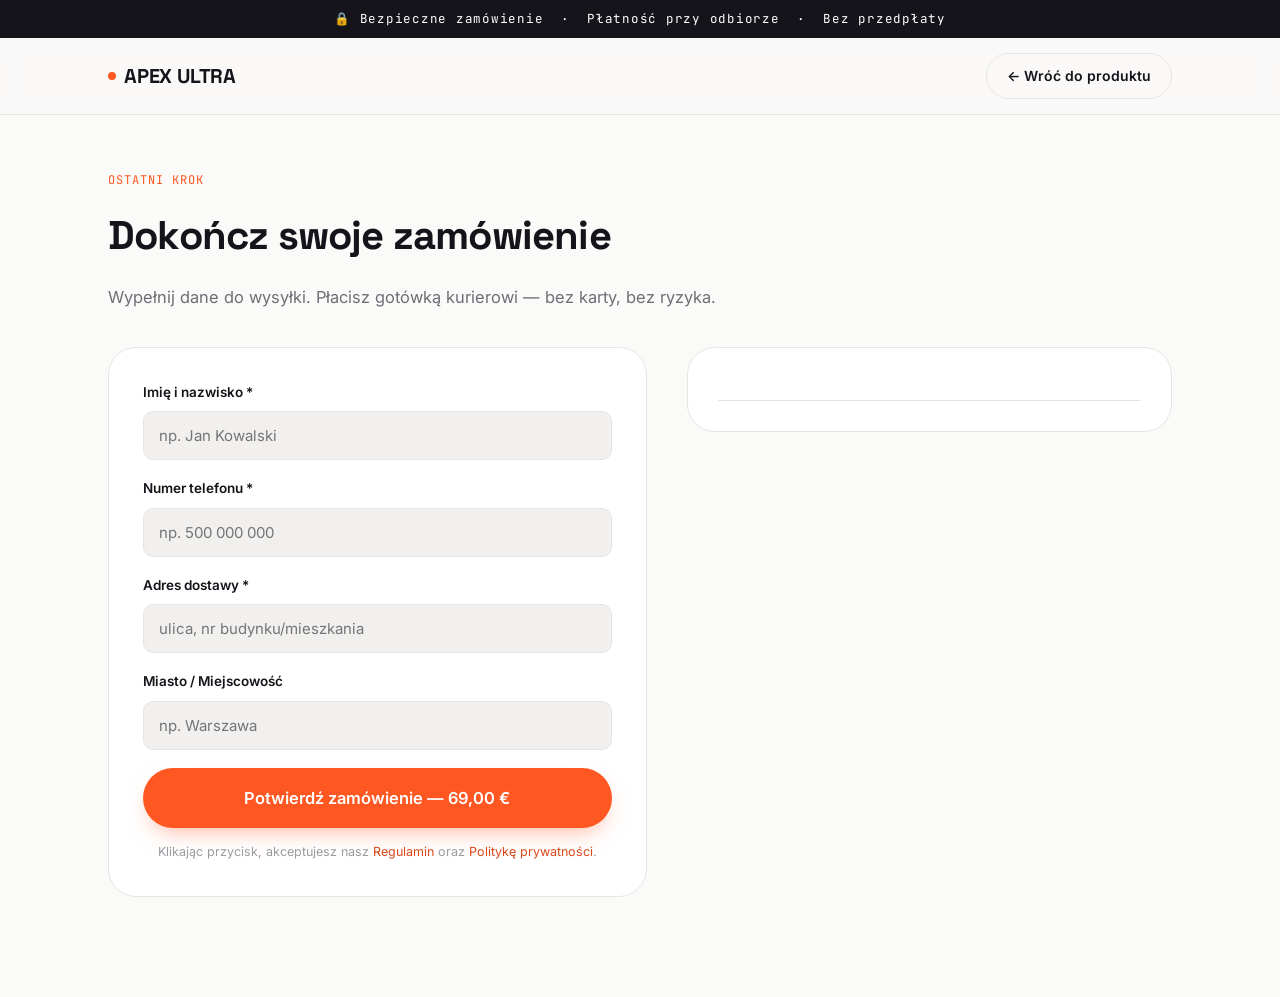
==== commit 0da9d366: "Add files via upload" ====
--- a/order.html
+++ b/order.html
@@ -1,9 +1,9 @@
 <!doctype html>
-<html lang="bg">
+<html lang="pl">
 <head>
 <meta charset="UTF-8">
 <meta name="viewport" content="width=device-width, initial-scale=1.0">
-<title>Завърши поръчката — APEX ULTRA | smartwatch4u.store</title>
+<title>Dokończ zamówienie — APEX ULTRA | smartwatch4u.store</title>
 <meta name="robots" content="noindex">
 <link rel="preconnect" href="https://fonts.googleapis.com">
 <link href="https://fonts.googleapis.com/css2?family=Space+Grotesk:wght@500;700&family=Inter:wght@400;500;600;700&family=JetBrains+Mono:wght@500;700&display=swap" rel="stylesheet">
@@ -560,24 +560,46 @@
 
 </style>
 <script src="https://offers.adricenetwork.com/trk.min.js" async defer></script>
+<!-- Meta Pixel Code -->
+<script>
+!function(f,b,e,v,n,t,s)
+{if(f.fbq)return;n=f.fbq=function(){n.callMethod?
+n.callMethod.apply(n,arguments):n.queue.push(arguments)};
+if(!f._fbq)f._fbq=n;n.push=n;n.loaded=!0;n.version='2.0';
+n.queue=[];t=b.createElement(e);t.async=!0;
+t.src=v;s=b.getElementsByTagName(e)[0];
+s.parentNode.insertBefore(t,s)}(window, document,'script',
+'https://connect.facebook.net/en_US/fbevents.js');
+fbq('init', '1576911387464284');
+fbq('track', 'PageView');
+</script>
+<noscript><img height="1" width="1" style="display:none"
+src="https://www.facebook.com/tr?id=1576911387464284&ev=PageView&noscript=1"
+/></noscript>
+<!-- End Meta Pixel Code -->
+<script>
+  fbq('track', 'InitiateCheckout', {
+    value: 9,
+  });
+</script>
 </head>
 <body>
 
-<div class="announce">🔒 Сигурна поръчка &nbsp;·&nbsp; Плащане при получаване &nbsp;·&nbsp; Без предплащане</div>
+<div class="announce">🔒 Bezpieczne zamówienie &nbsp;·&nbsp; Płatność przy odbiorze &nbsp;·&nbsp; Bez przedpłaty</div>
 
 <header class="site-header">
   <div class="wrap">
     <a href="index.html" class="logo"><span class="dot"></span>APEX ULTRA</a>
-    <a href="index.html" class="header-cta" style="background:transparent;color:var(--ink);border:1px solid var(--hairline);">← Обратно към продукта</a>
+    <a href="index.html" class="header-cta" style="background:transparent;color:var(--ink);border:1px solid var(--hairline);">← Wróć do produktu</a>
   </div>
 </header>
 
 <main class="order-shell">
   <div class="wrap">
     <div class="section-head left" style="max-width:100%;margin-bottom:36px;">
-      <span class="section-kicker">Последна стъпка</span>
-      <h2 class="section-title">Завърши поръчката си</h2>
-      <p class="section-desc">Попълни данните за доставка. Плащаш в брой на куриера — без карта, без риск.</p>
+      <span class="section-kicker">Ostatni krok</span>
+      <h2 class="section-title">Dokończ swoje zamówienie</h2>
+      <p class="section-desc">Wypełnij dane do wysyłki. Płacisz gotówką kurierowi — bez karty, bez ryzyka.</p>
     </div>
 
     <div class="order-grid">
@@ -585,23 +607,23 @@
       <div class="order-card">
         <form class="tm-order-form" id="orderForm" action="https://offers.adricenetwork.com/forms/html/" method="post">
           <div class="field">
-            <label for="name">Три имена *</label>
-            <input id="name" type="text" name="name" autocomplete="name" placeholder="напр. Иван Петров Иванов" required>
+            <label for="name">Imię i nazwisko *</label>
+            <input id="name" type="text" name="name" autocomplete="name" placeholder="np. Jan Kowalski" required>
           </div>
 
           <div class="field">
-            <label for="tel">Телефон за връзка *</label>
-            <input id="tel" type="tel" name="tel" autocomplete="tel" placeholder="08xx xxx xxx" required>
+            <label for="tel">Numer telefonu *</label>
+            <input id="tel" type="tel" name="tel" autocomplete="tel" placeholder="np. 500 000 000" required>
           </div>
 
           <div class="field">
-            <label for="street-address">Адрес за доставка *</label>
-            <input id="street-address" type="text" name="street-address" autocomplete="street-address" placeholder="ул., №, блок, вход, апартамент" required>
+            <label for="street-address">Adres dostawy *</label>
+            <input id="street-address" type="text" name="street-address" autocomplete="street-address" placeholder="ulica, nr budynku/mieszkania" required>
           </div>
 
           <div class="field">
-            <label for="address-level2">Град / населено място</label>
-            <input id="address-level2" type="text" name="address-level2" autocomplete="address-level2" placeholder="напр. София">
+            <label for="address-level2">Miasto / Miejscowość</label>
+            <input id="address-level2" type="text" name="address-level2" autocomplete="address-level2" placeholder="np. Warszawa">
           </div>
 
           <input name="uid" type="hidden" value="0193c015-ceba-77f7-8889-3105ad6e6519" />
@@ -611,9 +633,9 @@
           <input name="_key" type="hidden" value="8edf82f0e54c0a670454d843301939e6adcdf839" />
 
           <div style="margin-top:10px;">
-            <button name="submit" type="submit" class="btn btn-primary btn-block btn-lg" id="submitBtn">Потвърди поръчката — 69,00 €</button>
+            <button name="submit" type="submit" class="btn btn-primary btn-block btn-lg" id="submitBtn">Potwierdź zamówienie — 69,00 €</button>
           </div>
-          <p class="field-hint" style="text-align:center;margin-top:14px;">Натискайки бутона, приемаш нашите <a href="terms.html" style="color:var(--accent-dark);">Общи условия</a> и <a href="privacy.html" style="color:var(--accent-dark);">Политика за поверителност</a>.</p>
+          <p class="field-hint" style="text-align:center;margin-top:14px;">Klikając przycisk, akceptujesz nasz <a href="terms.html" style="color:var(--accent-dark);">Regulamin</a> oraz <a href="privacy.html" style="color:var(--accent-dark);">Politykę prywatności</a>.</p>
         </form>
         <script src="https://offers.adricenetwork.com/forms/html/js-v2/" async></script>
       </div>
@@ -621,92 +643,4 @@
       <!-- SUMMARY -->
       <aside class="order-summary">
         <div class="order-product">
-          <img src="[data-uri]